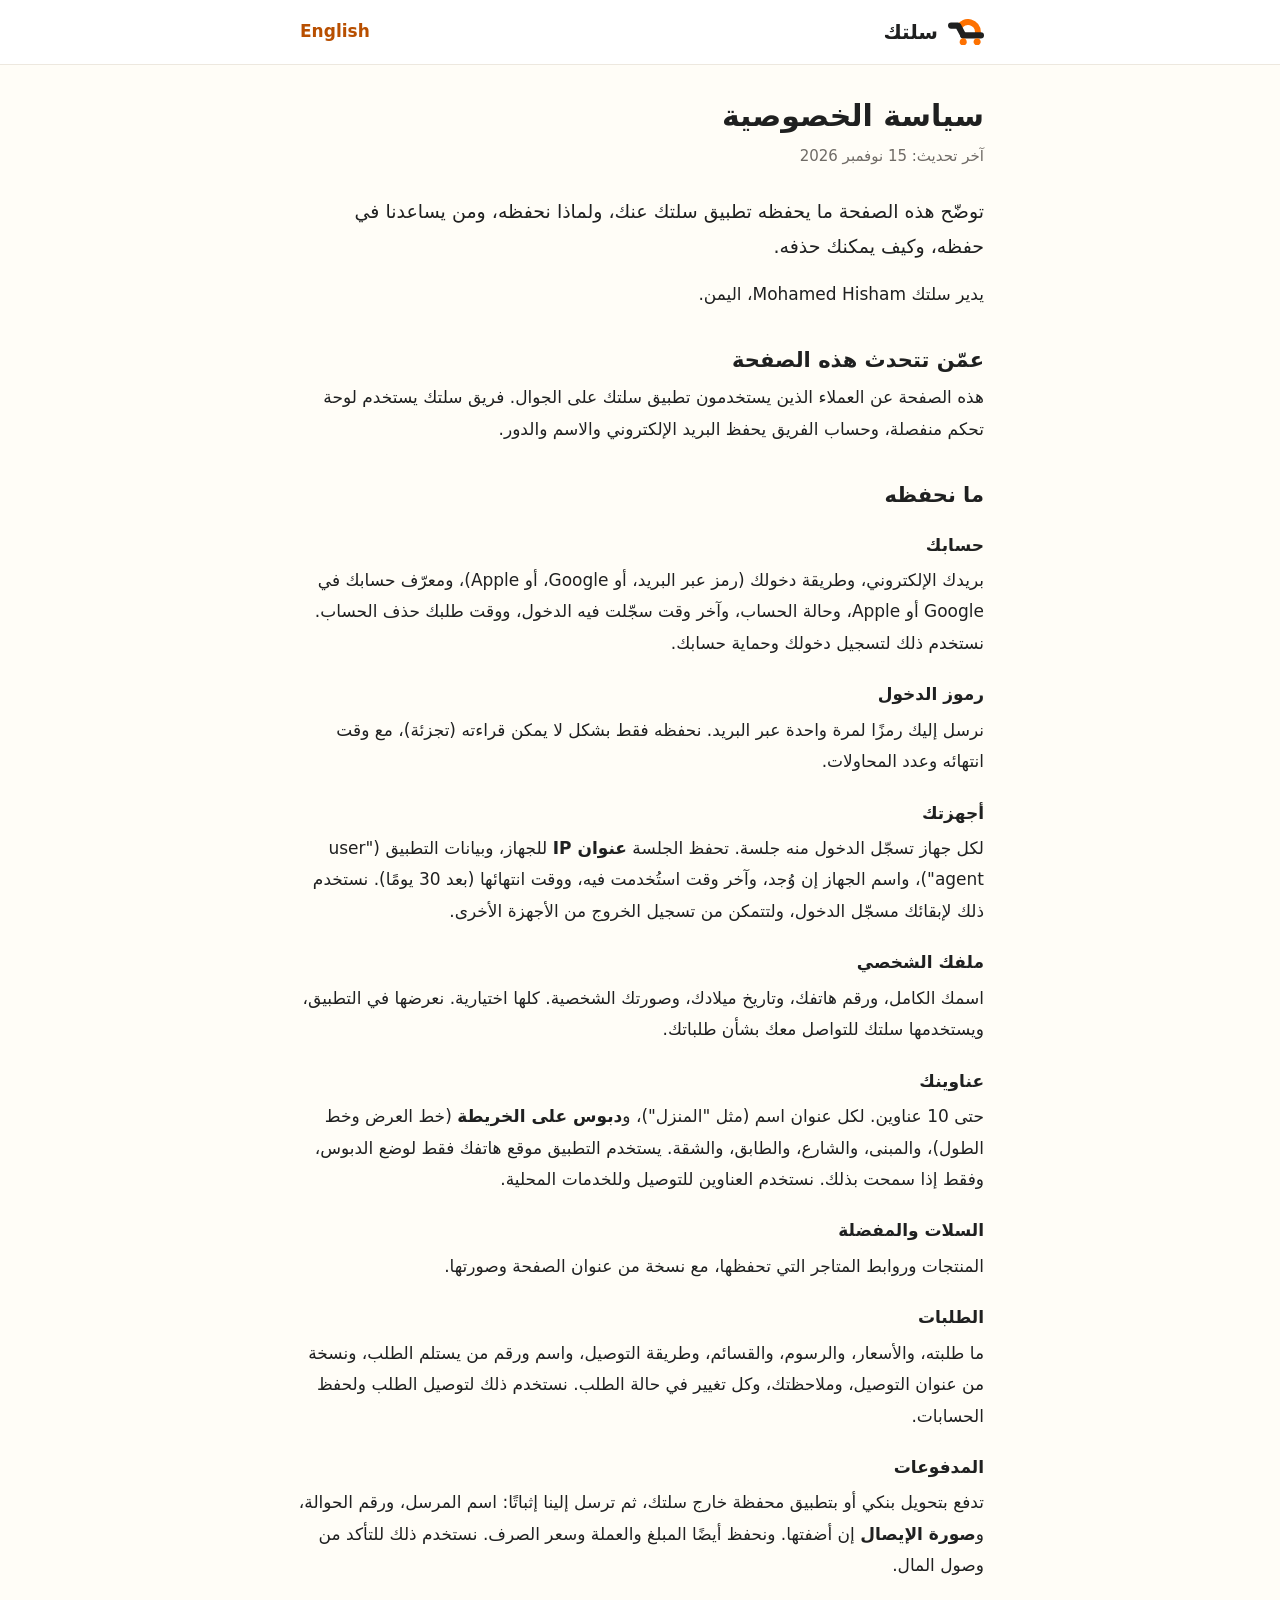
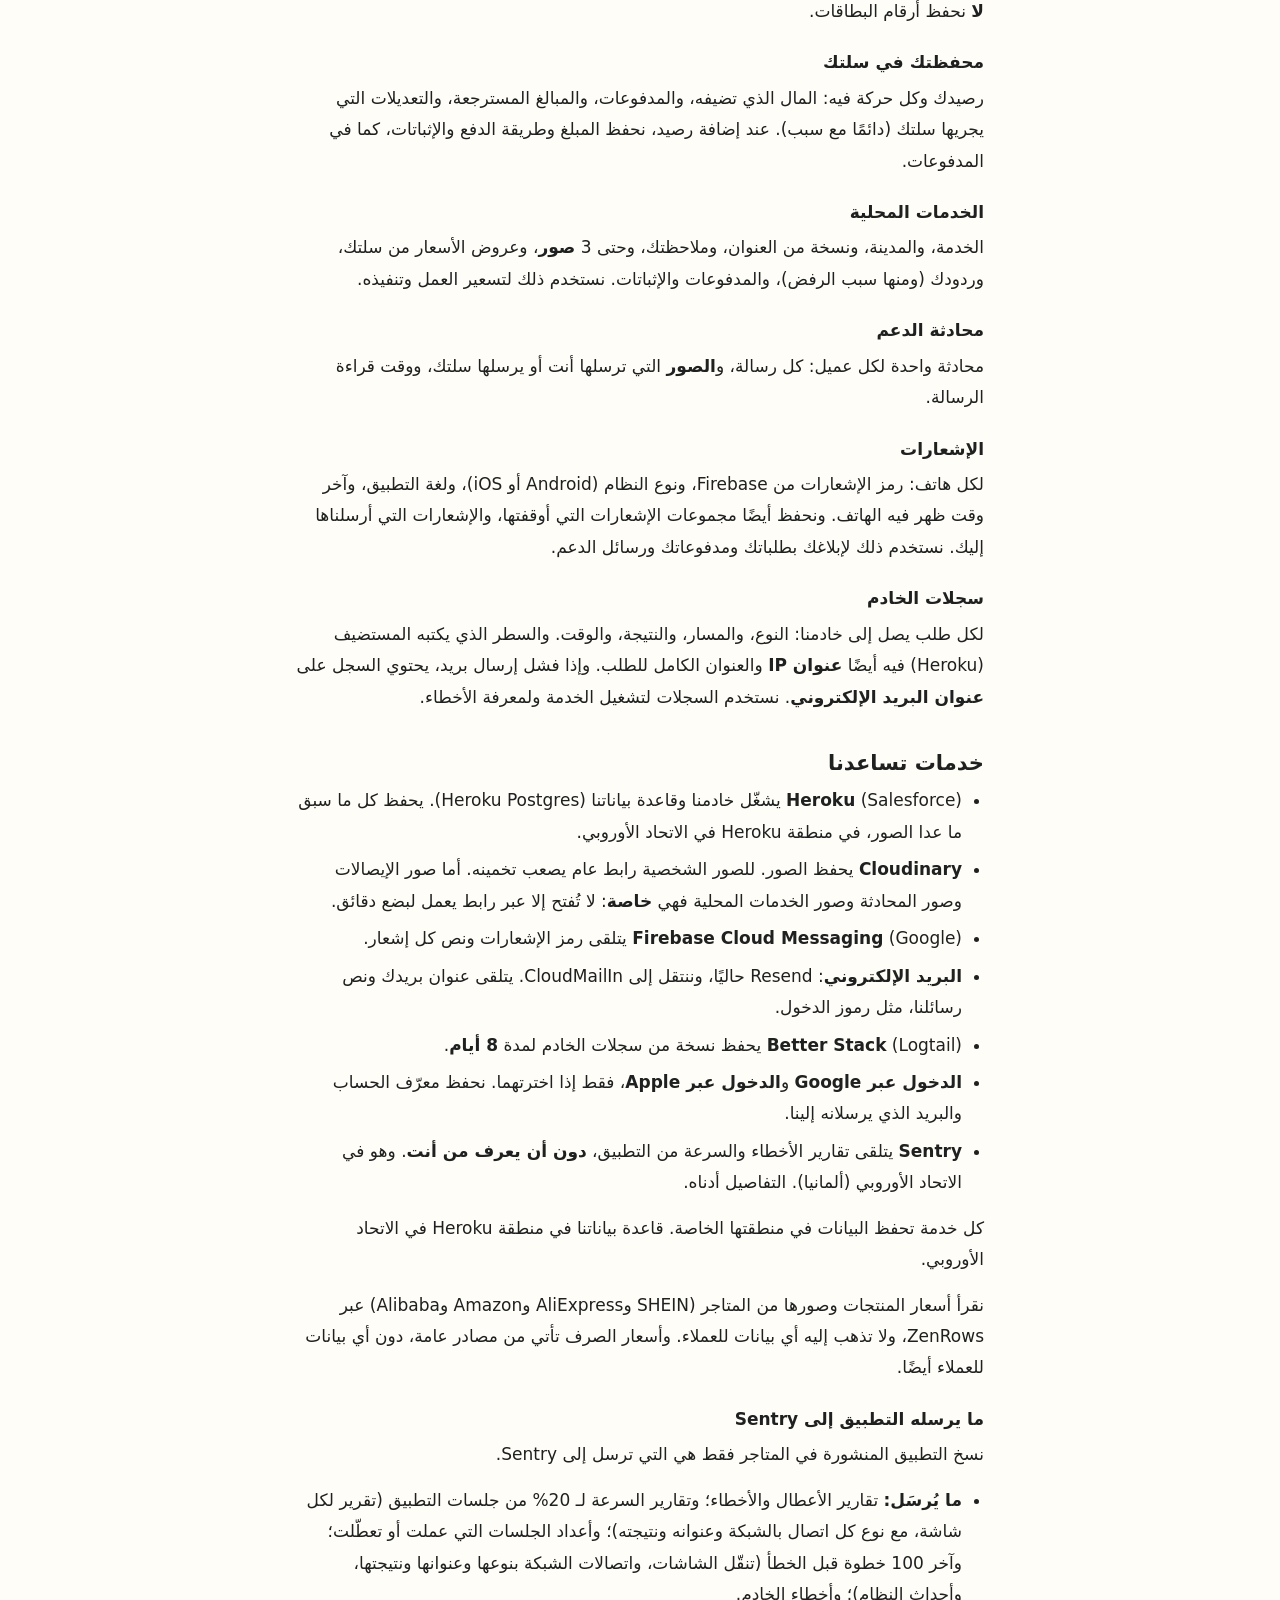
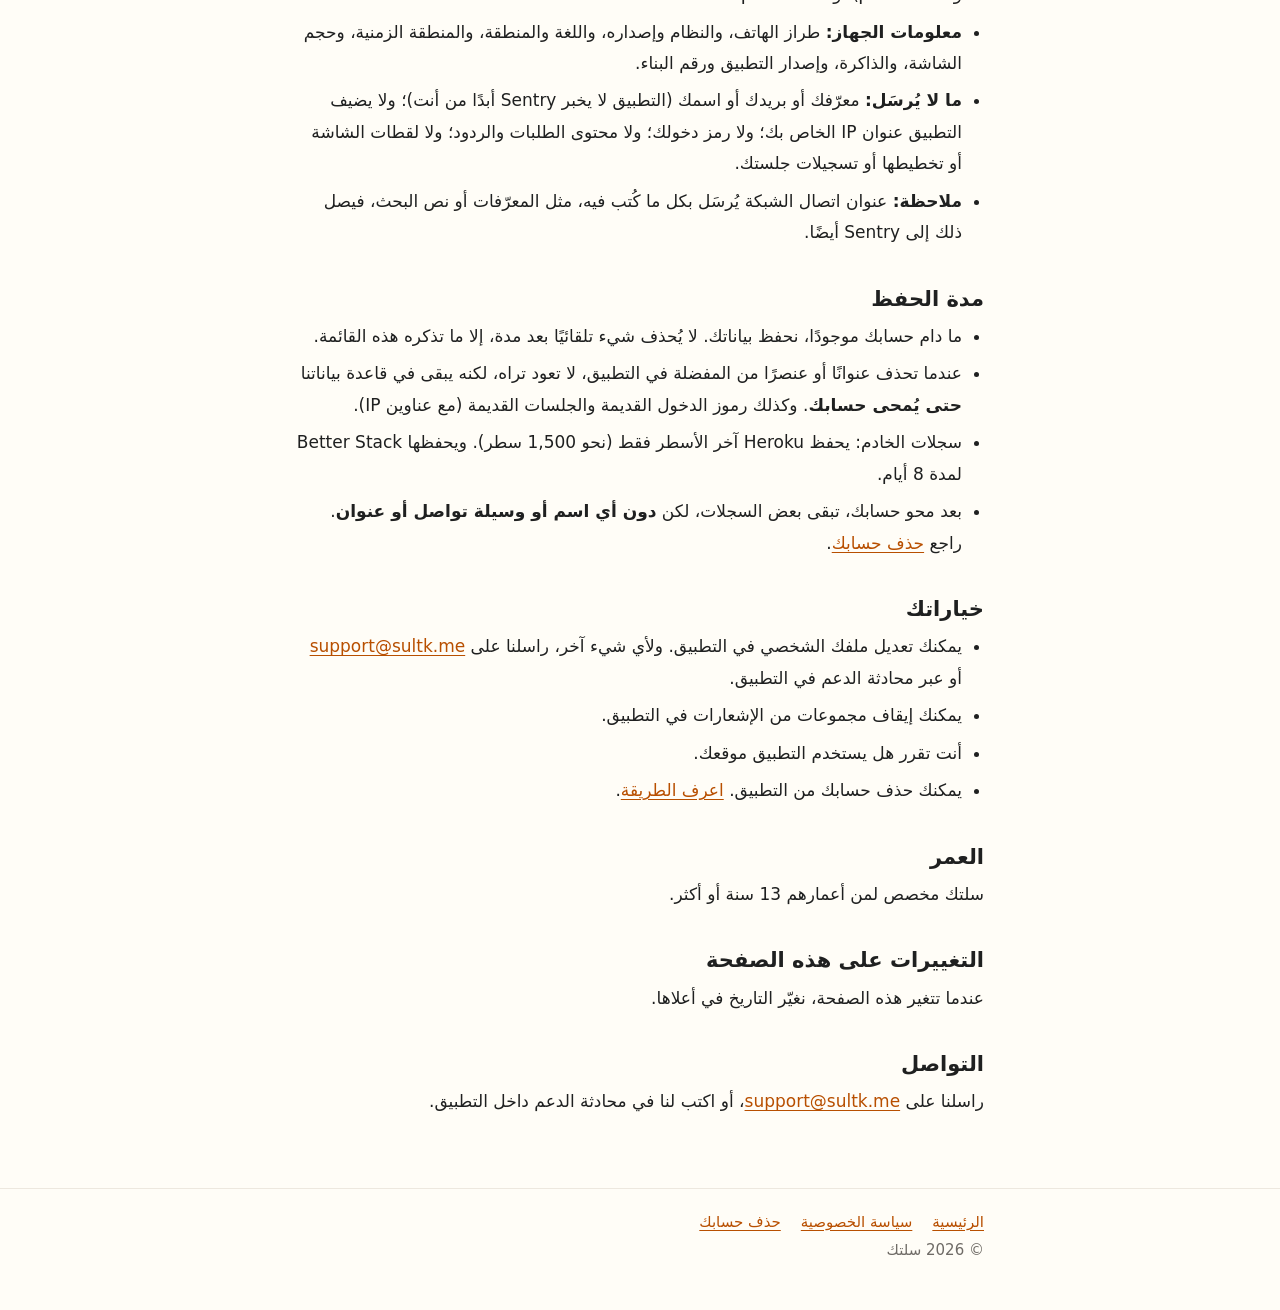
==== ar/privacy/index.html @ 1bc98a9c "sultk.me: home, privacy policy and delete-account pages in English and Arabic" ====
<!doctype html>
<html lang="ar" dir="rtl">
<head>
  <meta charset="utf-8">
  <meta name="viewport" content="width=device-width, initial-scale=1">
  <title>سياسة الخصوصية · سلتك</title>
  <meta name="description" content="ما يحفظه تطبيق سلتك عنك، ولماذا، ومن يساعدنا في حفظه، وكيف تحذفه.">
  <meta name="color-scheme" content="light dark">
  <link rel="icon" href="/assets/favicon.svg" type="image/svg+xml">
  <link rel="stylesheet" href="/assets/site.css">
  <link rel="alternate" hreflang="en" href="https://sultk.me/privacy/">
</head>
<body>
  <header class="top">
    <div class="wrap">
      <a class="brand" href="/ar/">
        <svg aria-hidden="true" focusable="false" viewBox="0 0 35.1735 25.905" fill="none" xmlns="http://www.w3.org/2000/svg">
        <path d="M11.1508 7.79172C12.2011 5.93485 13.8367 4.47797 15.8021 3.64848C17.7676 2.819 19.9524 2.66359 22.0155 3.20651C24.0786 3.74943 25.9039 4.96013 27.2065 6.64963C28.5091 8.33913 29.2157 10.4124 29.2159 12.5457V13.6289" stroke-width="5.77699" stroke="#FD7101"/>
        <path d="M3.00885 6.43774H9.80885L14.9841 16.0059" stroke-width="6.0177" stroke-linecap="round" stroke-linejoin="round" stroke="currentColor"/>
        <path d="M14.9841 16.0059H32.0442" stroke-width="6.25841" stroke-linecap="round" stroke="currentColor"/>
        <path d="M14.8637 25.905C16.7913 25.905 18.354 24.3423 18.354 22.4147C18.354 20.4871 16.7913 18.9245 14.8637 18.9245C12.9361 18.9245 11.3735 20.4871 11.3735 22.4147C11.3735 24.3423 12.9361 25.905 14.8637 25.905Z" fill="#FD7101"/>
        <path d="M28.4637 25.8448C30.3913 25.8448 31.954 24.2822 31.954 22.3546C31.954 20.4269 30.3913 18.8643 28.4637 18.8643C26.5361 18.8643 24.9734 20.4269 24.9734 22.3546C24.9734 24.2822 26.5361 25.8448 28.4637 25.8448Z" fill="#FD7101"/>
        </svg>
        <span>سلتك</span>
      </a>
      <a class="lang" href="/privacy/" lang="en" hreflang="en">English</a>
    </div>
  </header>
  <main class="wrap">
    <h1>سياسة الخصوصية</h1>
    <p class="updated">آخر تحديث: 15 نوفمبر 2026</p>

    <p class="lead">توضّح هذه الصفحة ما يحفظه تطبيق سلتك عنك، ولماذا نحفظه، ومن يساعدنا في حفظه، وكيف يمكنك حذفه.</p>
    <p>يدير سلتك Mohamed Hisham، اليمن.</p>

    <h2>عمّن تتحدث هذه الصفحة</h2>
    <p>هذه الصفحة عن العملاء الذين يستخدمون تطبيق سلتك على الجوال. فريق سلتك يستخدم لوحة تحكم منفصلة، وحساب الفريق يحفظ البريد الإلكتروني والاسم والدور.</p>

    <h2>ما نحفظه</h2>
    <h3>حسابك</h3>
    <p>بريدك الإلكتروني، وطريقة دخولك (رمز عبر البريد، أو Google، أو Apple)، ومعرّف حسابك في Google أو Apple، وحالة الحساب، وآخر وقت سجّلت فيه الدخول، ووقت طلبك حذف الحساب. نستخدم ذلك لتسجيل دخولك وحماية حسابك.</p>

    <h3>رموز الدخول</h3>
    <p>نرسل إليك رمزًا لمرة واحدة عبر البريد. نحفظه فقط بشكل لا يمكن قراءته (تجزئة)، مع وقت انتهائه وعدد المحاولات.</p>

    <h3>أجهزتك</h3>
    <p>لكل جهاز تسجّل الدخول منه جلسة. تحفظ الجلسة <strong>عنوان IP</strong> للجهاز، وبيانات التطبيق ("user agent")، واسم الجهاز إن وُجد، وآخر وقت استُخدمت فيه، ووقت انتهائها (بعد 30 يومًا). نستخدم ذلك لإبقائك مسجّل الدخول، ولتتمكن من تسجيل الخروج من الأجهزة الأخرى.</p>

    <h3>ملفك الشخصي</h3>
    <p>اسمك الكامل، ورقم هاتفك، وتاريخ ميلادك، وصورتك الشخصية. كلها اختيارية. نعرضها في التطبيق، ويستخدمها سلتك للتواصل معك بشأن طلباتك.</p>

    <h3>عناوينك</h3>
    <p>حتى 10 عناوين. لكل عنوان اسم (مثل "المنزل")، و<strong>دبوس على الخريطة</strong> (خط العرض وخط الطول)، والمبنى، والشارع، والطابق، والشقة. يستخدم التطبيق موقع هاتفك فقط لوضع الدبوس، وفقط إذا سمحت بذلك. نستخدم العناوين للتوصيل وللخدمات المحلية.</p>

    <h3>السلات والمفضلة</h3>
    <p>المنتجات وروابط المتاجر التي تحفظها، مع نسخة من عنوان الصفحة وصورتها.</p>

    <h3>الطلبات</h3>
    <p>ما طلبته، والأسعار، والرسوم، والقسائم، وطريقة التوصيل، واسم ورقم من يستلم الطلب، ونسخة من عنوان التوصيل، وملاحظتك، وكل تغيير في حالة الطلب. نستخدم ذلك لتوصيل الطلب ولحفظ الحسابات.</p>

    <h3>المدفوعات</h3>
    <p>تدفع بتحويل بنكي أو بتطبيق محفظة خارج سلتك، ثم ترسل إلينا إثباتًا: اسم المرسل، ورقم الحوالة، و<strong>صورة الإيصال</strong> إن أضفتها. ونحفظ أيضًا المبلغ والعملة وسعر الصرف. نستخدم ذلك للتأكد من وصول المال.</p>
    <p><strong>لا</strong> نحفظ أرقام البطاقات.</p>

    <h3>محفظتك في سلتك</h3>
    <p>رصيدك وكل حركة فيه: المال الذي تضيفه، والمدفوعات، والمبالغ المسترجعة، والتعديلات التي يجريها سلتك (دائمًا مع سبب). عند إضافة رصيد، نحفظ المبلغ وطريقة الدفع والإثباتات، كما في المدفوعات.</p>

    <h3>الخدمات المحلية</h3>
    <p>الخدمة، والمدينة، ونسخة من العنوان، وملاحظتك، وحتى 3 <strong>صور</strong>، وعروض الأسعار من سلتك، وردودك (ومنها سبب الرفض)، والمدفوعات والإثباتات. نستخدم ذلك لتسعير العمل وتنفيذه.</p>

    <h3>محادثة الدعم</h3>
    <p>محادثة واحدة لكل عميل: كل رسالة، و<strong>الصور</strong> التي ترسلها أنت أو يرسلها سلتك، ووقت قراءة الرسالة.</p>

    <h3>الإشعارات</h3>
    <p>لكل هاتف: رمز الإشعارات من Firebase، ونوع النظام (Android أو iOS)، ولغة التطبيق، وآخر وقت ظهر فيه الهاتف. ونحفظ أيضًا مجموعات الإشعارات التي أوقفتها، والإشعارات التي أرسلناها إليك. نستخدم ذلك لإبلاغك بطلباتك ومدفوعاتك ورسائل الدعم.</p>

    <h3>سجلات الخادم</h3>
    <p>لكل طلب يصل إلى خادمنا: النوع، والمسار، والنتيجة، والوقت. والسطر الذي يكتبه المستضيف (Heroku) فيه أيضًا <strong>عنوان IP</strong> والعنوان الكامل للطلب. وإذا فشل إرسال بريد، يحتوي السجل على <strong>عنوان البريد الإلكتروني</strong>. نستخدم السجلات لتشغيل الخدمة ولمعرفة الأخطاء.</p>

    <h2>خدمات تساعدنا</h2>
    <ul>
      <li><strong>Heroku</strong> (Salesforce) يشغّل خادمنا وقاعدة بياناتنا (Heroku Postgres). يحفظ كل ما سبق ما عدا الصور، في منطقة Heroku في الاتحاد الأوروبي.</li>
      <li><strong>Cloudinary</strong> يحفظ الصور. للصور الشخصية رابط عام يصعب تخمينه. أما صور الإيصالات وصور المحادثة وصور الخدمات المحلية فهي <strong>خاصة</strong>: لا تُفتح إلا عبر رابط يعمل لبضع دقائق.</li>
      <li><strong>Firebase Cloud Messaging</strong> (Google) يتلقى رمز الإشعارات ونص كل إشعار.</li>
      <li><strong>البريد الإلكتروني</strong>: Resend حاليًا، وننتقل إلى CloudMailIn. يتلقى عنوان بريدك ونص رسائلنا، مثل رموز الدخول.</li>
      <li><strong>Better Stack</strong> (Logtail) يحفظ نسخة من سجلات الخادم لمدة <strong>8 أيام</strong>.</li>
      <li><strong>الدخول عبر Google</strong> و<strong>الدخول عبر Apple</strong>، فقط إذا اخترتهما. نحفظ معرّف الحساب والبريد الذي يرسلانه إلينا.</li>
      <li><strong>Sentry</strong> يتلقى تقارير الأخطاء والسرعة من التطبيق، <strong>دون أن يعرف من أنت</strong>. وهو في الاتحاد الأوروبي (ألمانيا). التفاصيل أدناه.</li>
    </ul>
    <p>كل خدمة تحفظ البيانات في منطقتها الخاصة. قاعدة بياناتنا في منطقة Heroku في الاتحاد الأوروبي.</p>
    <p>نقرأ أسعار المنتجات وصورها من المتاجر (SHEIN وAliExpress وAmazon وAlibaba) عبر ZenRows، ولا تذهب إليه أي بيانات للعملاء. وأسعار الصرف تأتي من مصادر عامة، دون أي بيانات للعملاء أيضًا.</p>

    <h3>ما يرسله التطبيق إلى Sentry</h3>
    <p>نسخ التطبيق المنشورة في المتاجر فقط هي التي ترسل إلى Sentry.</p>
    <ul>
      <li><strong>ما يُرسَل:</strong> تقارير الأعطال والأخطاء؛ وتقارير السرعة لـ 20% من جلسات التطبيق (تقرير لكل شاشة، مع نوع كل اتصال بالشبكة وعنوانه ونتيجته)؛ وأعداد الجلسات التي عملت أو تعطّلت؛ وآخر 100 خطوة قبل الخطأ (تنقّل الشاشات، واتصالات الشبكة بنوعها وعنوانها ونتيجتها، وأحداث النظام)؛ وأخطاء الخادم.</li>
      <li><strong>معلومات الجهاز:</strong> طراز الهاتف، والنظام وإصداره، واللغة والمنطقة، والمنطقة الزمنية، وحجم الشاشة، والذاكرة، وإصدار التطبيق ورقم البناء.</li>
      <li><strong>ما لا يُرسَل:</strong> معرّفك أو بريدك أو اسمك (التطبيق لا يخبر Sentry أبدًا من أنت)؛ ولا يضيف التطبيق عنوان IP الخاص بك؛ ولا رمز دخولك؛ ولا محتوى الطلبات والردود؛ ولا لقطات الشاشة أو تخطيطها أو تسجيلات جلستك.</li>
      <li><strong>ملاحظة:</strong> عنوان اتصال الشبكة يُرسَل بكل ما كُتب فيه، مثل المعرّفات أو نص البحث، فيصل ذلك إلى Sentry أيضًا.</li>
    </ul>

    <h2>مدة الحفظ</h2>
    <ul>
      <li>ما دام حسابك موجودًا، نحفظ بياناتك. لا يُحذف شيء تلقائيًا بعد مدة، إلا ما تذكره هذه القائمة.</li>
      <li>عندما تحذف عنوانًا أو عنصرًا من المفضلة في التطبيق، لا تعود تراه، لكنه يبقى في قاعدة بياناتنا <strong>حتى يُمحى حسابك</strong>. وكذلك رموز الدخول القديمة والجلسات القديمة (مع عناوين IP).</li>
      <li>سجلات الخادم: يحفظ Heroku آخر الأسطر فقط (نحو 1,500 سطر). ويحفظها Better Stack لمدة 8 أيام.</li>
      <li>بعد محو حسابك، تبقى بعض السجلات، لكن <strong>دون أي اسم أو وسيلة تواصل أو عنوان</strong>. راجع <a href="/ar/delete-account/">حذف حسابك</a>.</li>
    </ul>

    <h2>خياراتك</h2>
    <ul>
      <li>يمكنك تعديل ملفك الشخصي في التطبيق. ولأي شيء آخر، راسلنا على <a href="mailto:support@sultk.me" dir="ltr">support@sultk.me</a> أو عبر محادثة الدعم في التطبيق.</li>
      <li>يمكنك إيقاف مجموعات من الإشعارات في التطبيق.</li>
      <li>أنت تقرر هل يستخدم التطبيق موقعك.</li>
      <li>يمكنك حذف حسابك من التطبيق. <a href="/ar/delete-account/">اعرف الطريقة</a>.</li>
    </ul>

    <h2>العمر</h2>
    <p>سلتك مخصص لمن أعمارهم 13 سنة أو أكثر.</p>

    <h2>التغييرات على هذه الصفحة</h2>
    <p>عندما تتغير هذه الصفحة، نغيّر التاريخ في أعلاها.</p>

    <h2>التواصل</h2>
    <p>راسلنا على <a href="mailto:support@sultk.me" dir="ltr">support@sultk.me</a>، أو اكتب لنا في محادثة الدعم داخل التطبيق.</p>
  </main>
  <footer class="foot">
    <div class="wrap">
      <nav aria-label="الموقع">
        <a href="/ar/">الرئيسية</a>
        <a href="/ar/privacy/">سياسة الخصوصية</a>
        <a href="/ar/delete-account/">حذف حسابك</a>
      </nav>
      <p>© 2026 سلتك</p>
    </div>
  </footer>
</body>
</html>
---- assets/site.css ----
/* sultk.me: one stylesheet, no web fonts. Colours follow the Sultk dashboard. */

:root {
  --brand: #fd7101;
  --brand-text: #b84f00;
  --brand-soft: #fff5ec;
  --bg: #fffdf7;
  --surface: #ffffff;
  --line: #ede8df;
  --text: #1f2020;
  --text-2: #6f6b66;
  color-scheme: light;
}

@media (prefers-color-scheme: dark) {
  :root {
    --brand-text: #ffb273;
    --brand-soft: #33200f;
    --bg: #161412;
    --surface: #201d1a;
    --line: #302b26;
    --text: #faf6ec;
    --text-2: #b8b3aa;
    color-scheme: dark;
  }
}

* { box-sizing: border-box; }

html { -webkit-text-size-adjust: 100%; }

body {
  margin: 0;
  background: var(--bg);
  color: var(--text);
  font-family: system-ui, -apple-system, "Segoe UI", Roboto, "Noto Sans", "Noto Sans Arabic", Tahoma, sans-serif;
  font-size: 17px;
  line-height: 1.65;
}

:lang(ar) body, body:lang(ar) { line-height: 1.85; }

a { color: var(--brand-text); text-underline-offset: 3px; }
a:focus-visible { outline: 3px solid var(--brand); outline-offset: 2px; border-radius: 4px; }

.wrap { max-width: 720px; margin: 0 auto; padding: 0 16px; }

.top {
  border-bottom: 1px solid var(--line);
  background: var(--surface);
}
.top .wrap {
  display: flex; align-items: center; justify-content: space-between; gap: 12px;
  min-height: 64px;
}
.brand {
  display: inline-flex; align-items: center; gap: 10px;
  color: var(--text); text-decoration: none; font-weight: 700; font-size: 20px;
}
.brand svg { width: 36px; height: auto; flex: none; }
.lang { font-weight: 600; text-decoration: none; padding: 8px 4px; }

main.wrap { padding-top: 32px; padding-bottom: 56px; }

h1 { font-size: 30px; line-height: 1.25; margin: 0 0 8px; }
h2 { font-size: 21px; line-height: 1.35; margin: 36px 0 8px; }
h3 { font-size: 17px; margin: 20px 0 4px; }
p, ul, ol { margin: 0 0 14px; }
ul, ol { padding-inline-start: 22px; }
li { margin-bottom: 6px; }

.updated { color: var(--text-2); font-size: 15px; margin-bottom: 24px; }
.lead { font-size: 19px; }

.box {
  background: var(--surface);
  border: 1px solid var(--line);
  border-radius: 16px;
  padding: 18px 20px;
  margin: 18px 0;
}
.box > :last-child { margin-bottom: 0; }
.box--brand { background: var(--brand-soft); border-color: transparent; }

.steps { counter-reset: step; list-style: none; padding: 0; }
.steps li {
  counter-increment: step;
  position: relative;
  padding-inline-start: 44px;
  min-height: 32px;
  margin-bottom: 14px;
}
.steps li::before {
  content: counter(step);
  position: absolute; inset-inline-start: 0; top: 0;
  width: 32px; height: 32px; border-radius: 50%;
  display: grid; place-items: center;
  background: var(--brand); color: #1f2020; font-weight: 700; font-size: 15px;
}

.links { list-style: none; padding: 0; margin: 24px 0 0; display: grid; gap: 12px; }
.links a {
  display: block; padding: 16px 20px; border-radius: 16px;
  background: var(--surface); border: 1px solid var(--line);
  color: var(--text); text-decoration: none; font-weight: 600;
}
.links a:hover { border-color: var(--brand); }
.links small { display: block; color: var(--text-2); font-weight: 400; }

.hero { text-align: center; padding-top: 24px; }
.hero svg { width: 96px; height: auto; color: var(--text); margin-bottom: 16px; }

kbd {
  font-family: inherit; font-weight: 700; padding: 1px 6px; border-radius: 6px;
  border: 1px solid var(--line); background: var(--surface);
}

.foot { border-top: 1px solid var(--line); color: var(--text-2); font-size: 15px; padding: 20px 0 32px; }
.foot nav { display: flex; flex-wrap: wrap; gap: 8px 20px; }
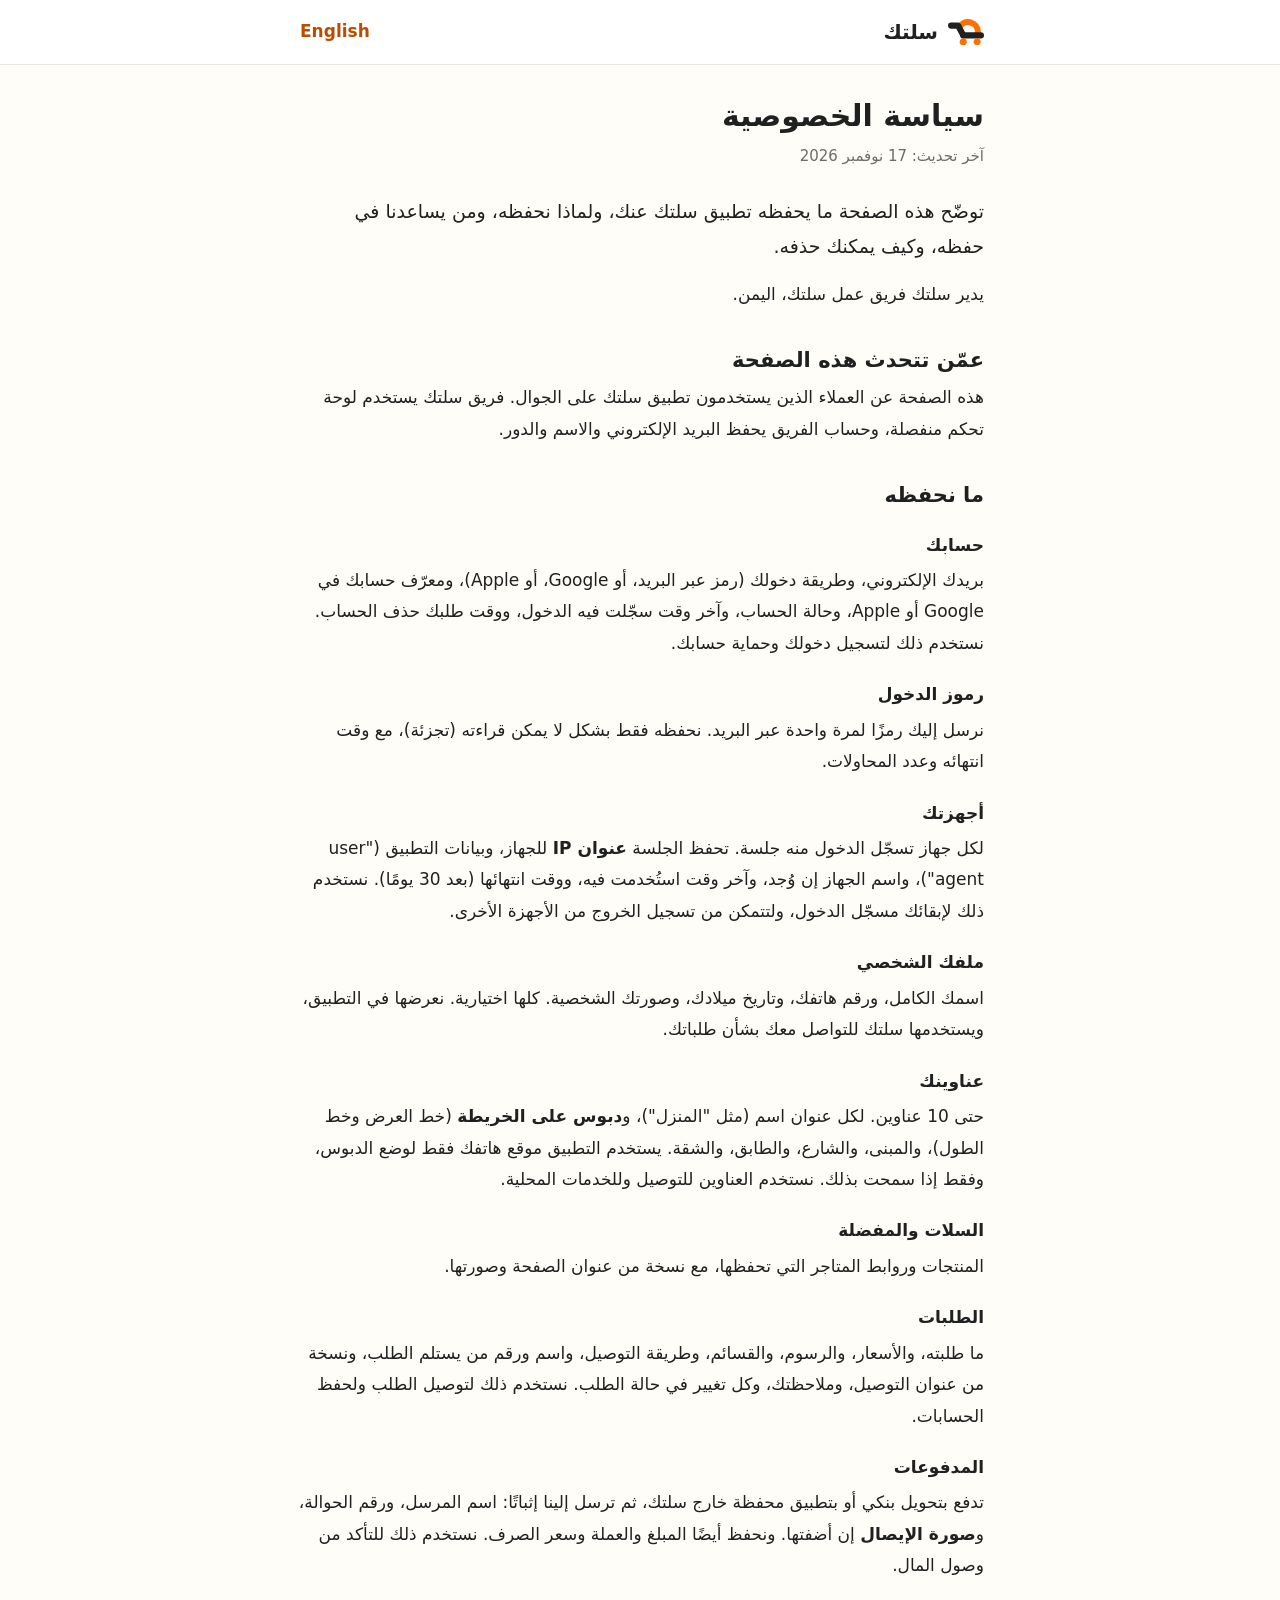
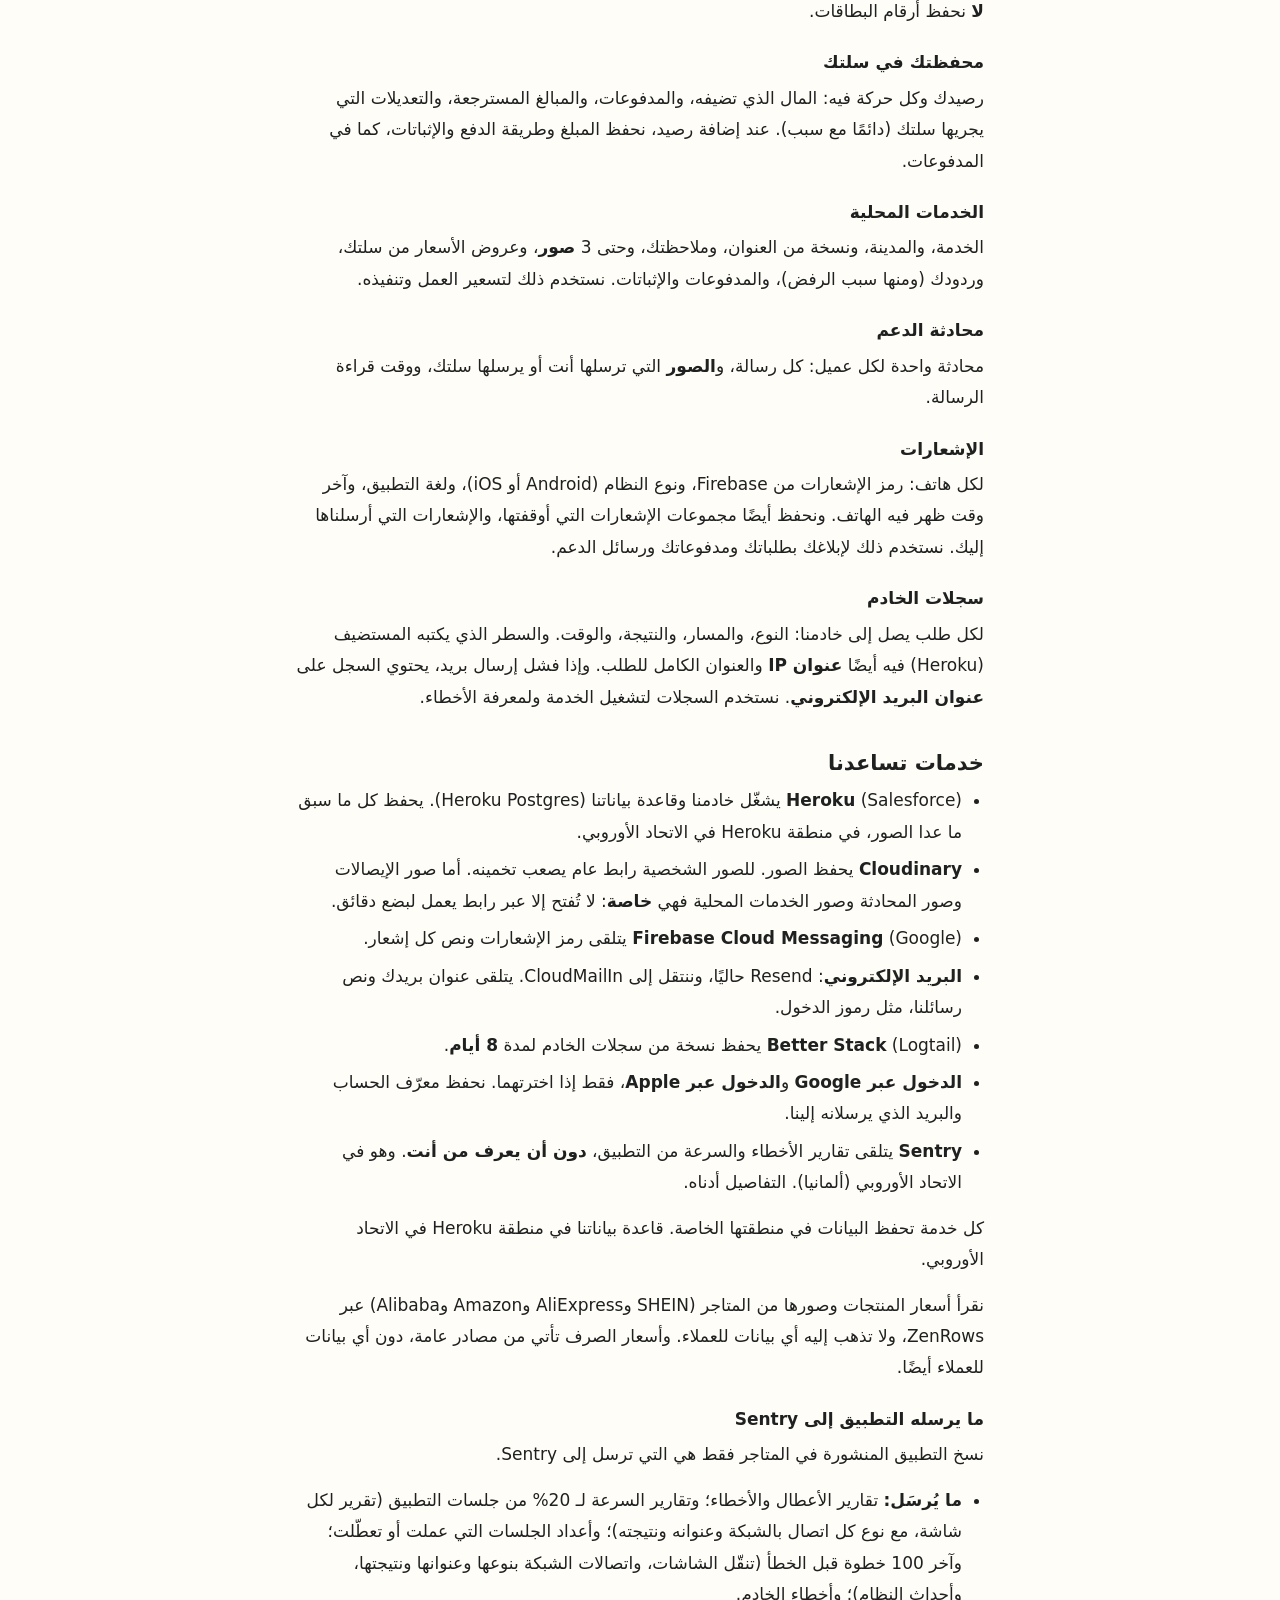
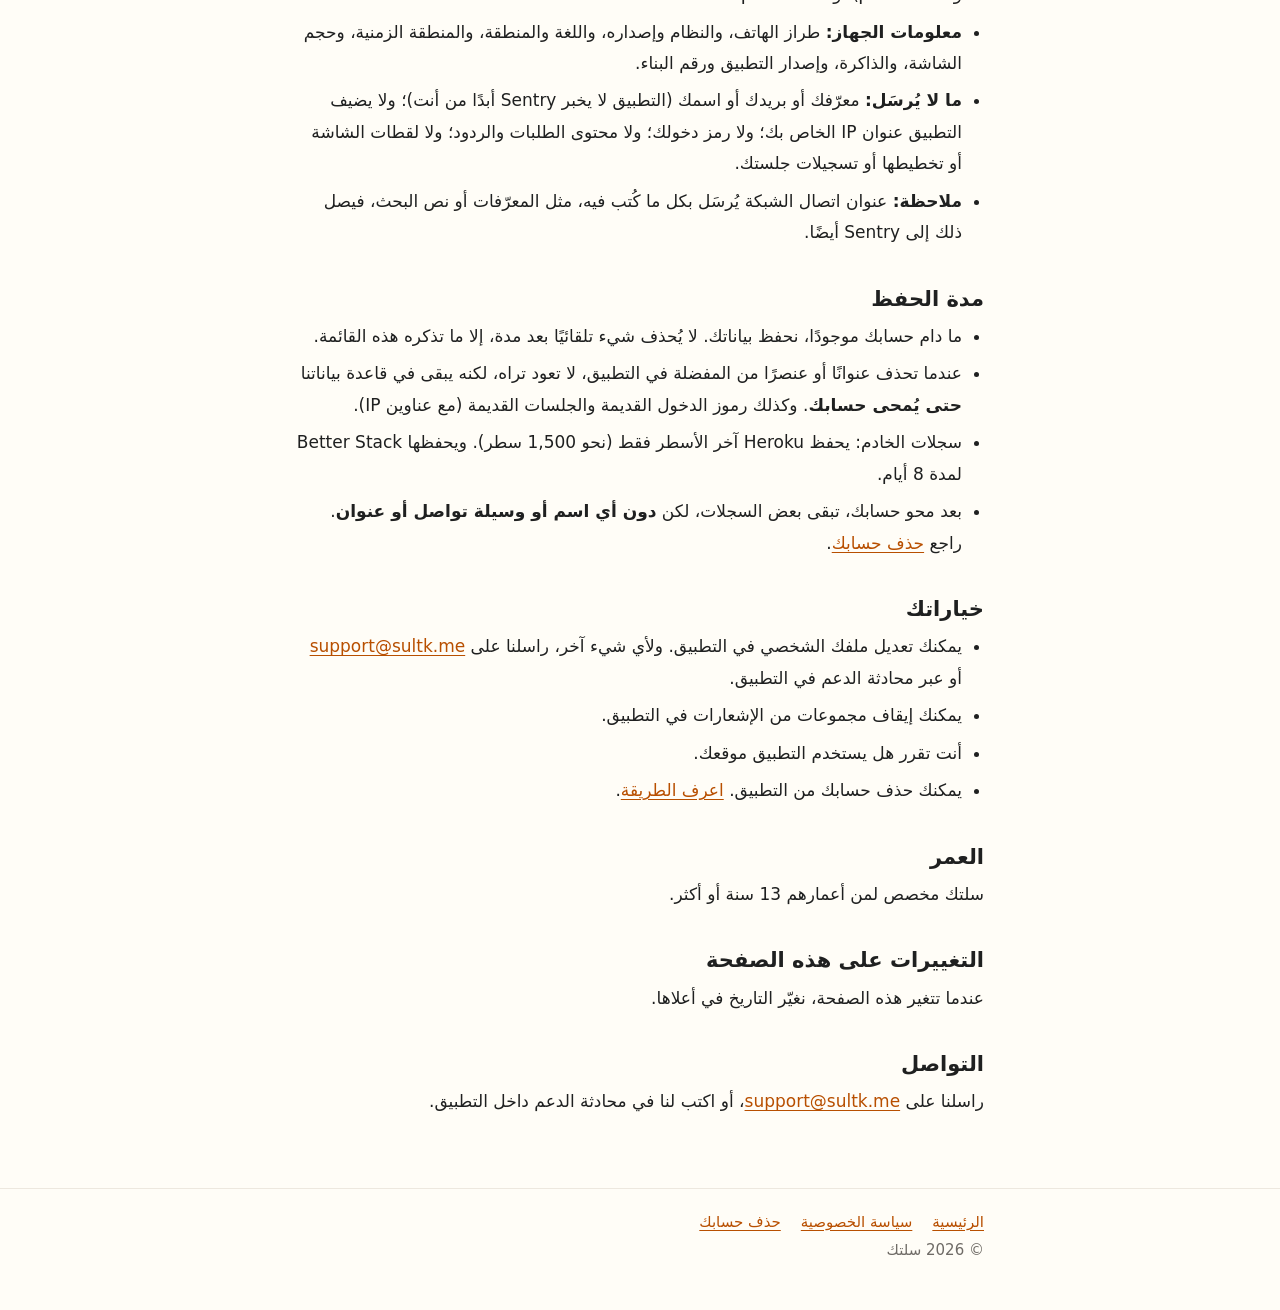
==== commit 229e77d1: "privacy: run by the Sultk team, Yemen; last updated 17 November 2026 (English and Arabic)" ====
--- a/ar/privacy/index.html
+++ b/ar/privacy/index.html
@@ -28,10 +28,10 @@
   </header>
   <main class="wrap">
     <h1>سياسة الخصوصية</h1>
-    <p class="updated">آخر تحديث: 15 نوفمبر 2026</p>
+    <p class="updated">آخر تحديث: 17 نوفمبر 2026</p>
 
     <p class="lead">توضّح هذه الصفحة ما يحفظه تطبيق سلتك عنك، ولماذا نحفظه، ومن يساعدنا في حفظه، وكيف يمكنك حذفه.</p>
-    <p>يدير سلتك Mohamed Hisham، اليمن.</p>
+    <p>يدير سلتك فريق عمل سلتك، اليمن.</p>
 
     <h2>عمّن تتحدث هذه الصفحة</h2>
     <p>هذه الصفحة عن العملاء الذين يستخدمون تطبيق سلتك على الجوال. فريق سلتك يستخدم لوحة تحكم منفصلة، وحساب الفريق يحفظ البريد الإلكتروني والاسم والدور.</p>
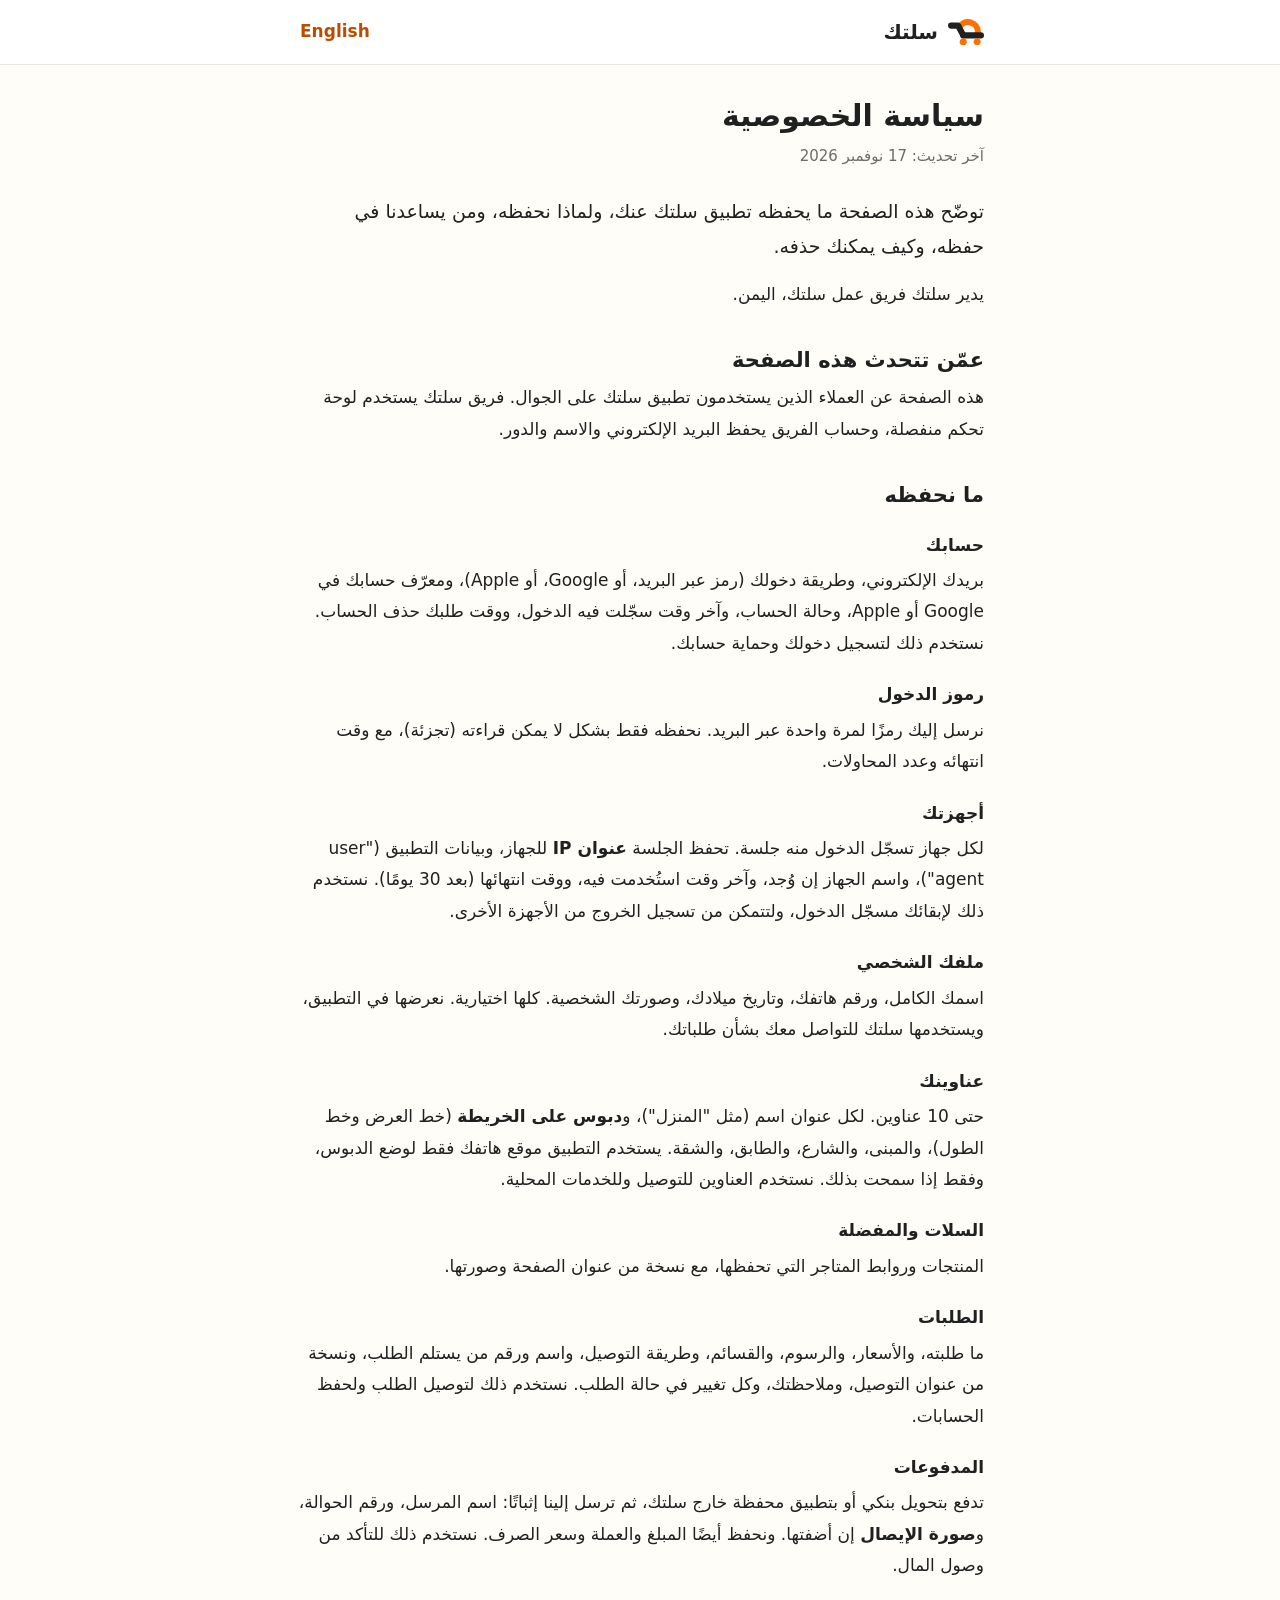
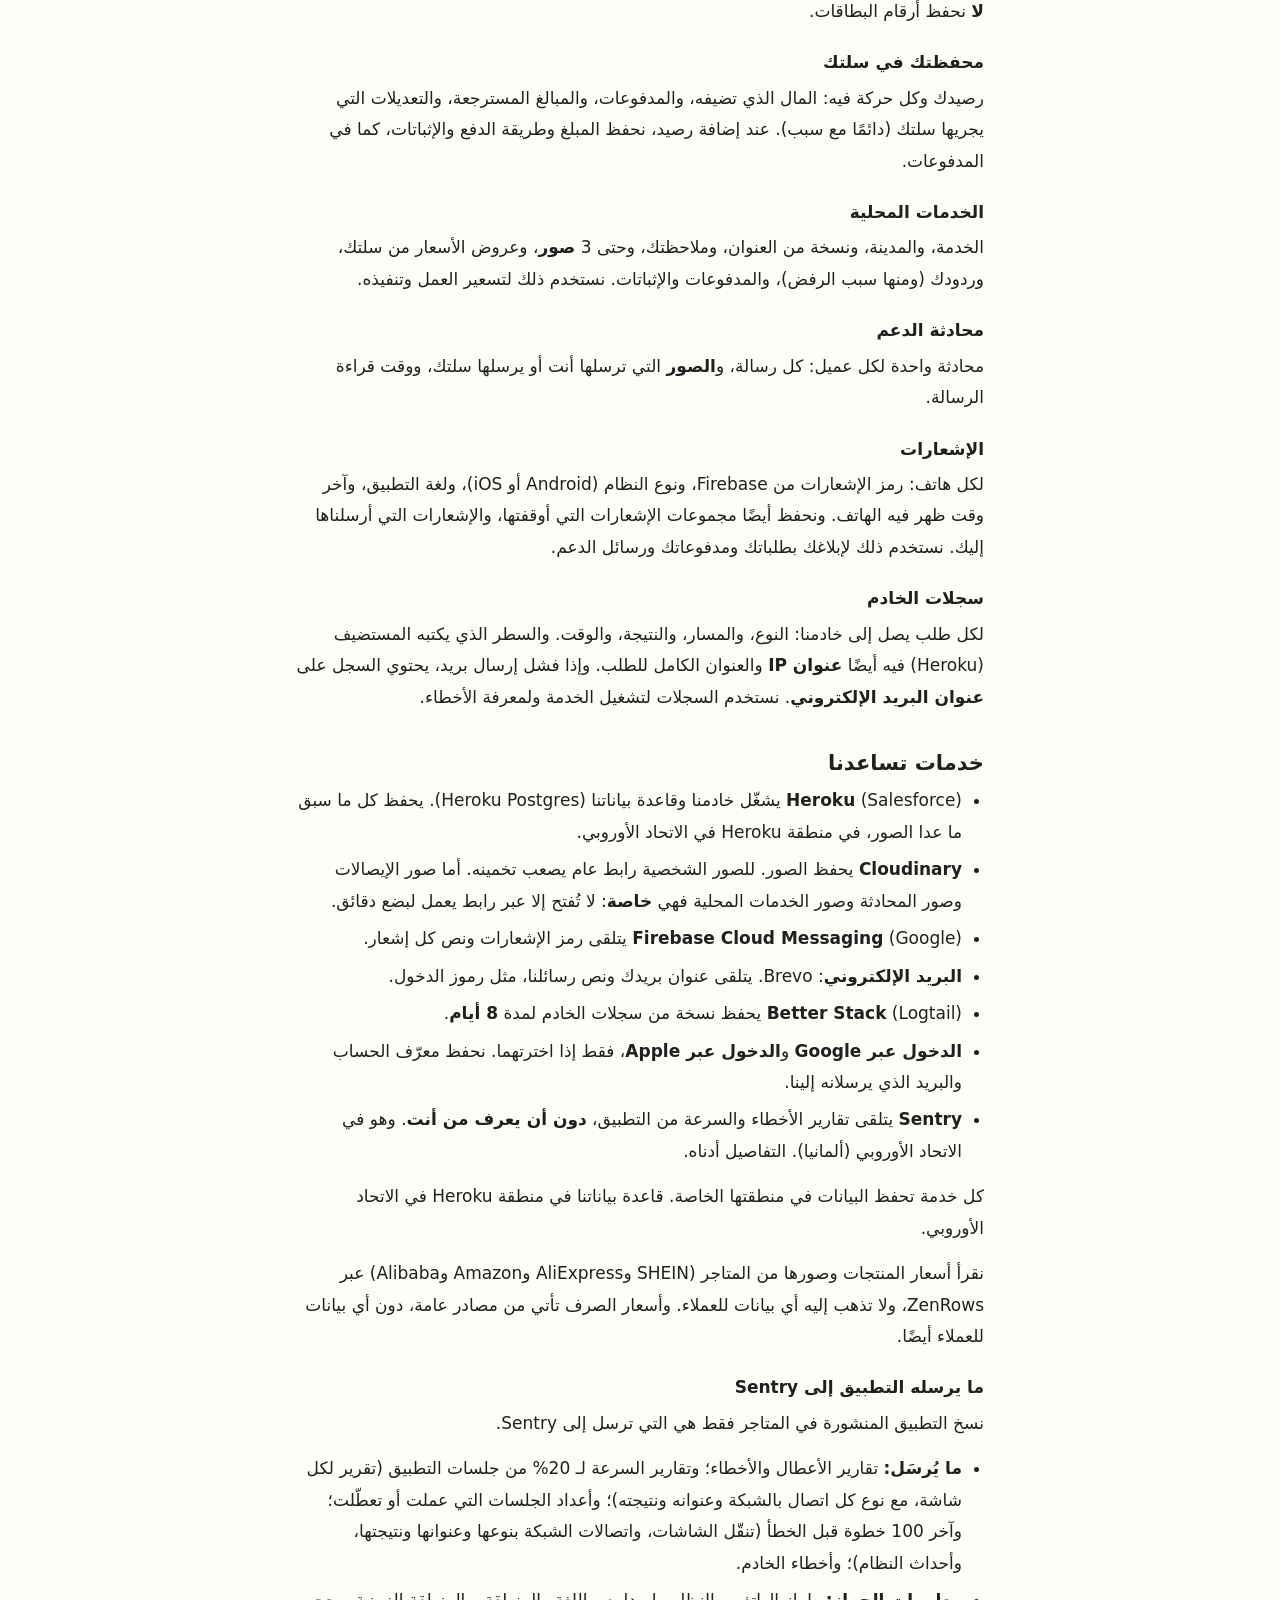
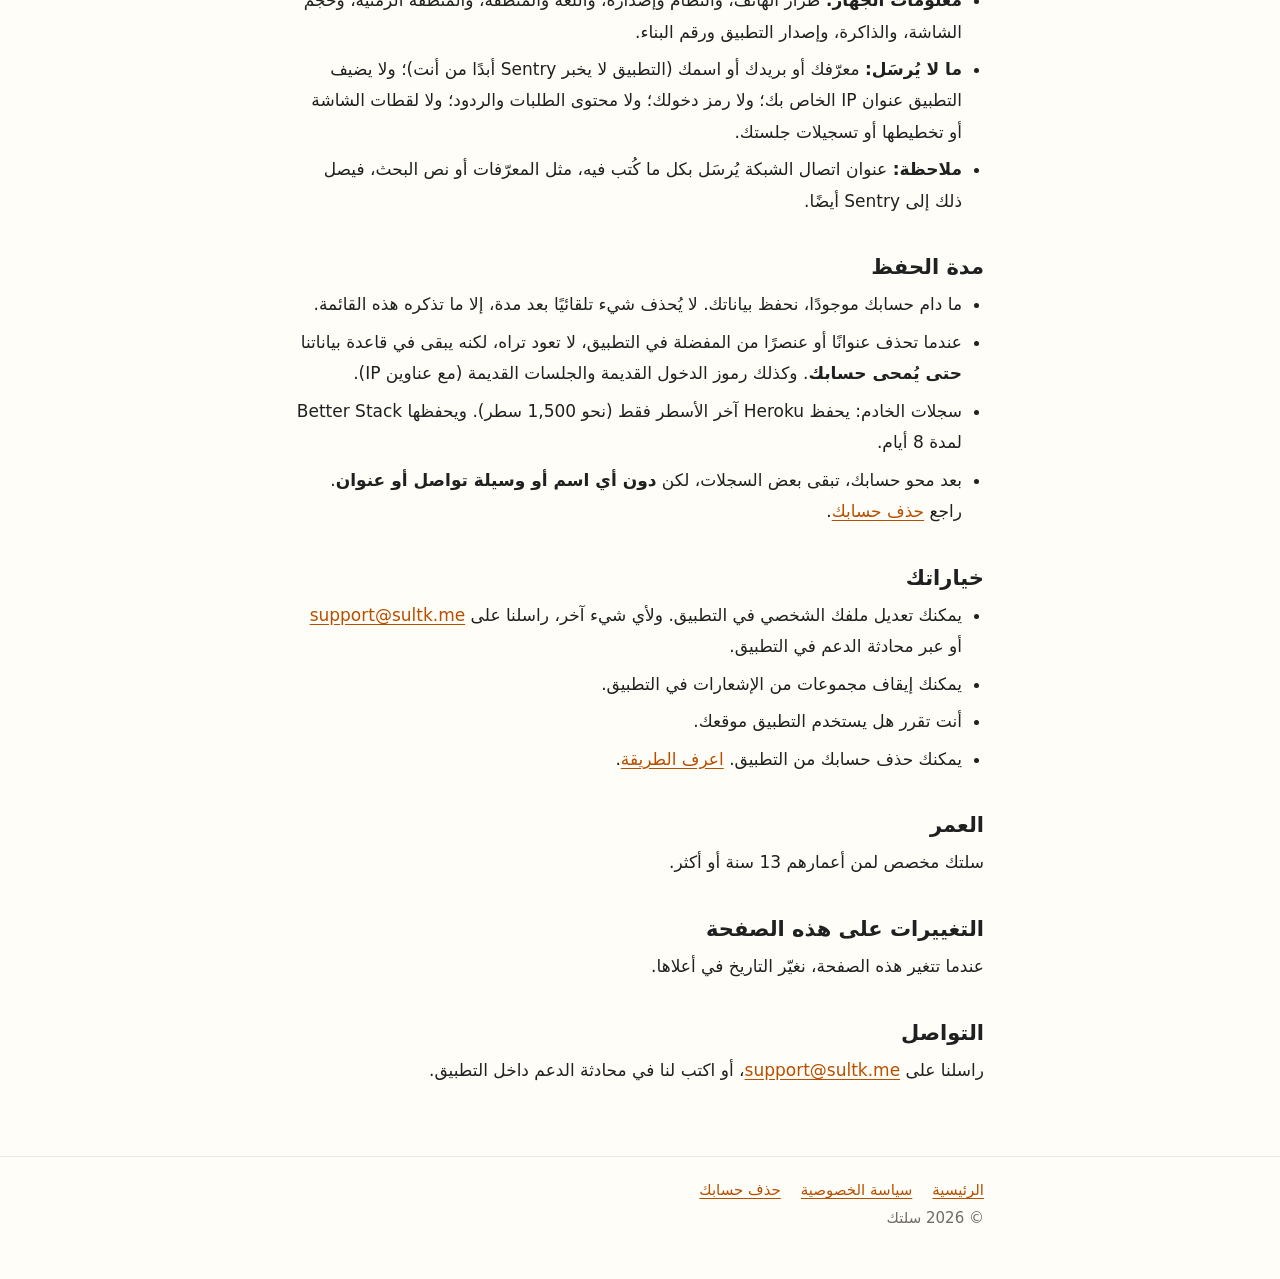
==== commit 4ee0d21b: "privacy: email goes through Brevo (English and Arabic)" ====
--- a/ar/privacy/index.html
+++ b/ar/privacy/index.html
@@ -82,7 +82,7 @@
       <li><strong>Heroku</strong> (Salesforce) يشغّل خادمنا وقاعدة بياناتنا (Heroku Postgres). يحفظ كل ما سبق ما عدا الصور، في منطقة Heroku في الاتحاد الأوروبي.</li>
       <li><strong>Cloudinary</strong> يحفظ الصور. للصور الشخصية رابط عام يصعب تخمينه. أما صور الإيصالات وصور المحادثة وصور الخدمات المحلية فهي <strong>خاصة</strong>: لا تُفتح إلا عبر رابط يعمل لبضع دقائق.</li>
       <li><strong>Firebase Cloud Messaging</strong> (Google) يتلقى رمز الإشعارات ونص كل إشعار.</li>
-      <li><strong>البريد الإلكتروني</strong>: Resend حاليًا، وننتقل إلى CloudMailIn. يتلقى عنوان بريدك ونص رسائلنا، مثل رموز الدخول.</li>
+      <li><strong>البريد الإلكتروني</strong>: Brevo. يتلقى عنوان بريدك ونص رسائلنا، مثل رموز الدخول.</li>
       <li><strong>Better Stack</strong> (Logtail) يحفظ نسخة من سجلات الخادم لمدة <strong>8 أيام</strong>.</li>
       <li><strong>الدخول عبر Google</strong> و<strong>الدخول عبر Apple</strong>، فقط إذا اخترتهما. نحفظ معرّف الحساب والبريد الذي يرسلانه إلينا.</li>
       <li><strong>Sentry</strong> يتلقى تقارير الأخطاء والسرعة من التطبيق، <strong>دون أن يعرف من أنت</strong>. وهو في الاتحاد الأوروبي (ألمانيا). التفاصيل أدناه.</li>
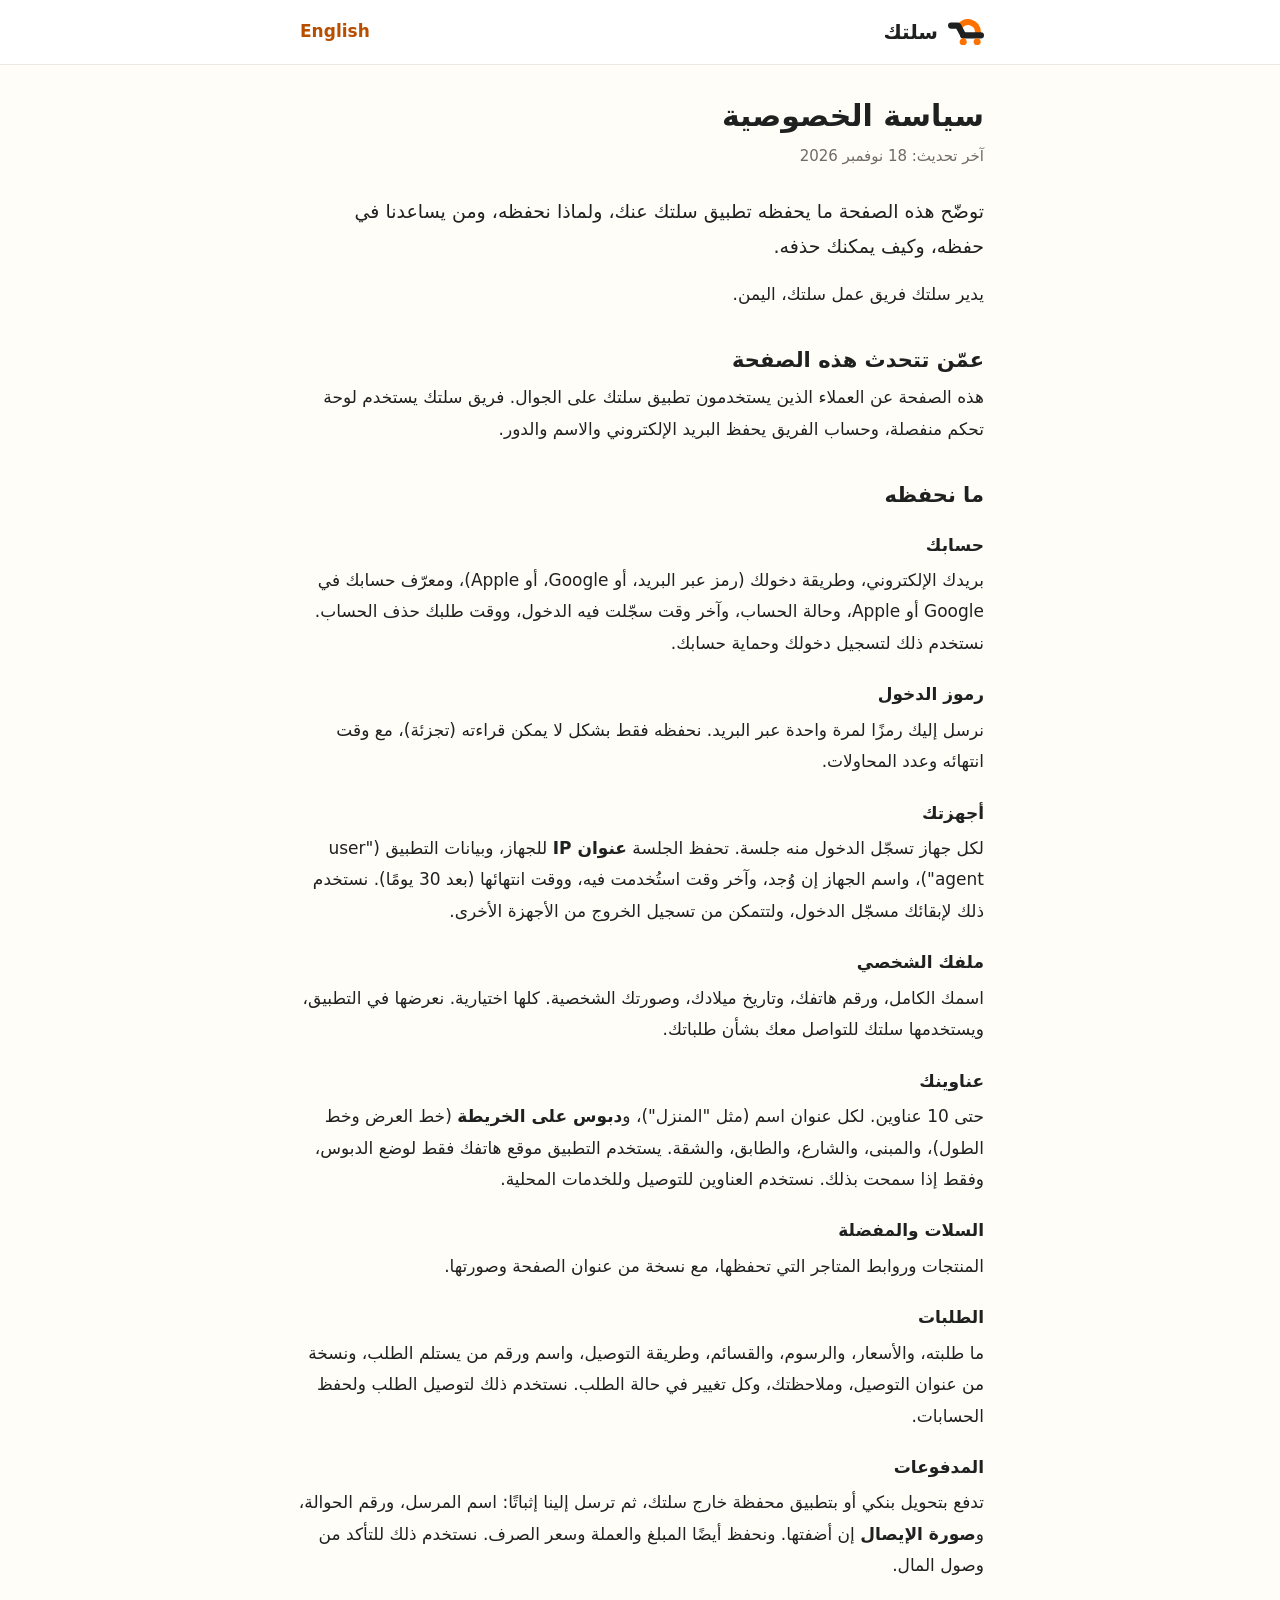
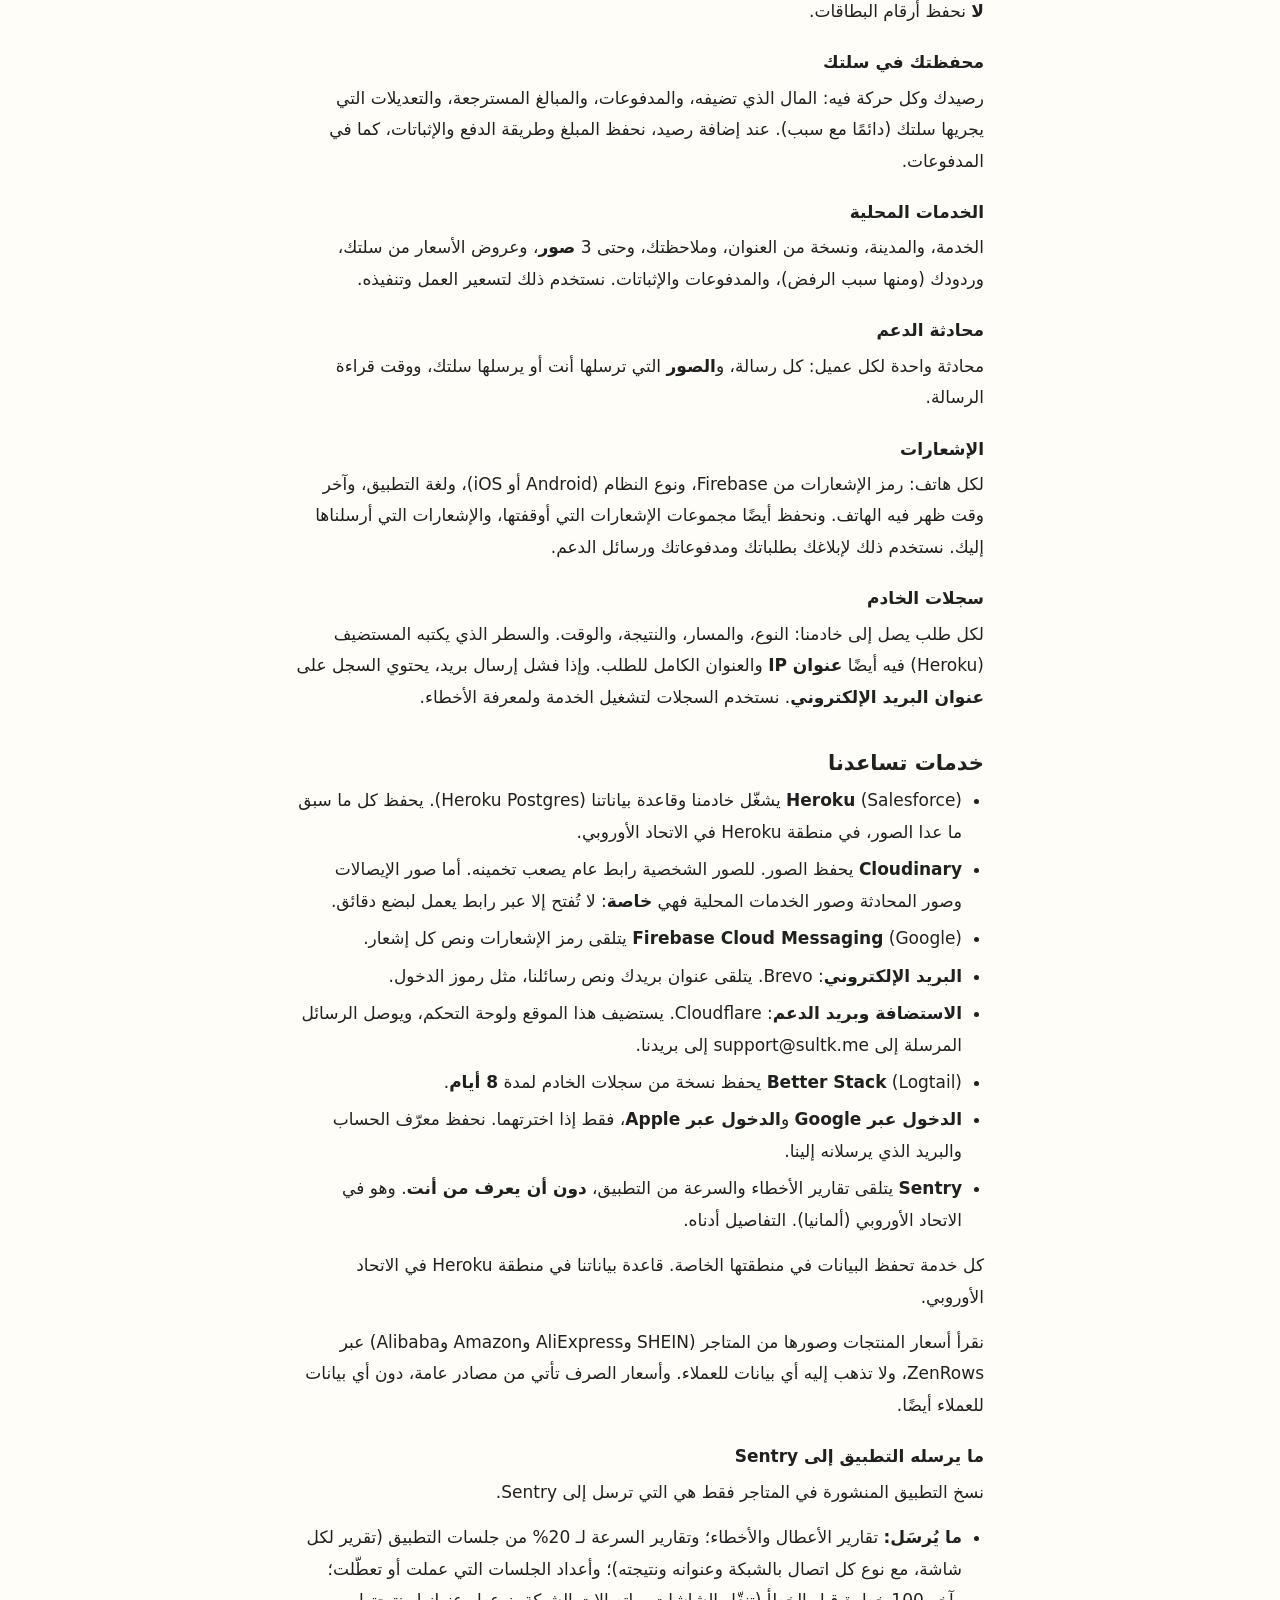
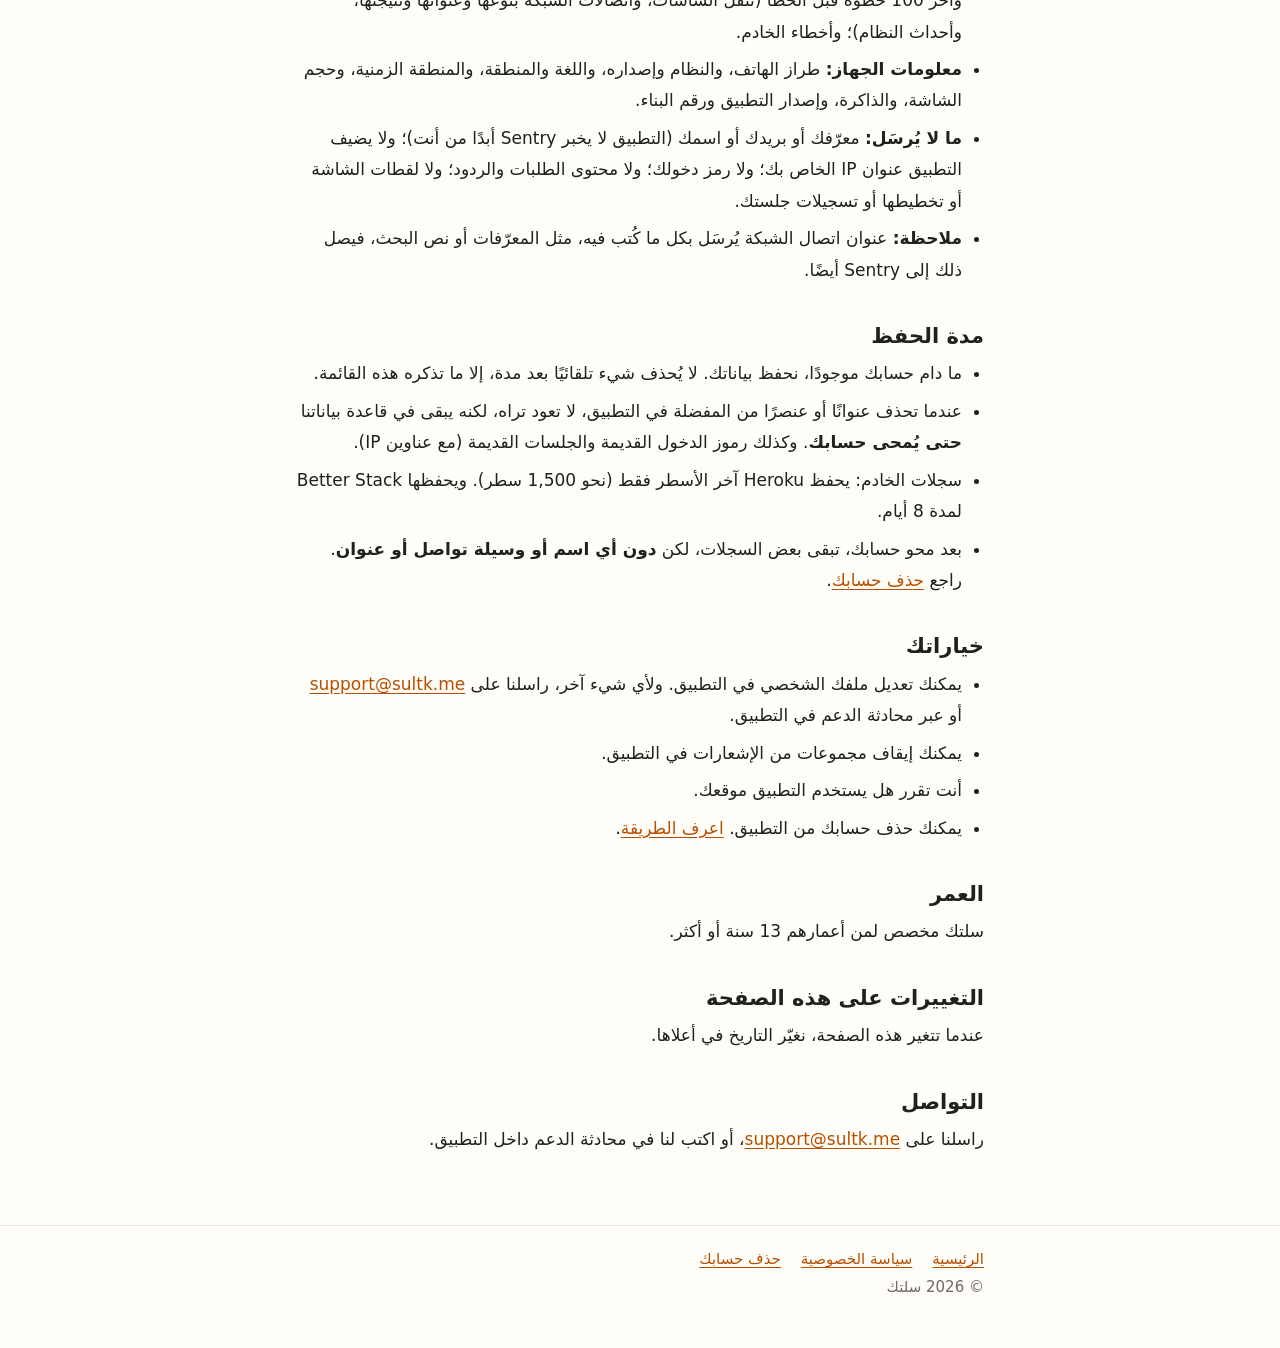
==== commit b3f17ca0: "privacy: Cloudflare hosts the site and forwards support email; README and _headers: Cloudflare Pages" ====
--- a/ar/privacy/index.html
+++ b/ar/privacy/index.html
@@ -28,7 +28,7 @@
   </header>
   <main class="wrap">
     <h1>سياسة الخصوصية</h1>
-    <p class="updated">آخر تحديث: 17 نوفمبر 2026</p>
+    <p class="updated">آخر تحديث: 18 نوفمبر 2026</p>
 
     <p class="lead">توضّح هذه الصفحة ما يحفظه تطبيق سلتك عنك، ولماذا نحفظه، ومن يساعدنا في حفظه، وكيف يمكنك حذفه.</p>
     <p>يدير سلتك فريق عمل سلتك، اليمن.</p>
@@ -83,6 +83,7 @@
       <li><strong>Cloudinary</strong> يحفظ الصور. للصور الشخصية رابط عام يصعب تخمينه. أما صور الإيصالات وصور المحادثة وصور الخدمات المحلية فهي <strong>خاصة</strong>: لا تُفتح إلا عبر رابط يعمل لبضع دقائق.</li>
       <li><strong>Firebase Cloud Messaging</strong> (Google) يتلقى رمز الإشعارات ونص كل إشعار.</li>
       <li><strong>البريد الإلكتروني</strong>: Brevo. يتلقى عنوان بريدك ونص رسائلنا، مثل رموز الدخول.</li>
+      <li><strong>الاستضافة وبريد الدعم</strong>: Cloudflare. يستضيف هذا الموقع ولوحة التحكم، ويوصل الرسائل المرسلة إلى support@sultk.me إلى بريدنا.</li>
       <li><strong>Better Stack</strong> (Logtail) يحفظ نسخة من سجلات الخادم لمدة <strong>8 أيام</strong>.</li>
       <li><strong>الدخول عبر Google</strong> و<strong>الدخول عبر Apple</strong>، فقط إذا اخترتهما. نحفظ معرّف الحساب والبريد الذي يرسلانه إلينا.</li>
       <li><strong>Sentry</strong> يتلقى تقارير الأخطاء والسرعة من التطبيق، <strong>دون أن يعرف من أنت</strong>. وهو في الاتحاد الأوروبي (ألمانيا). التفاصيل أدناه.</li>
